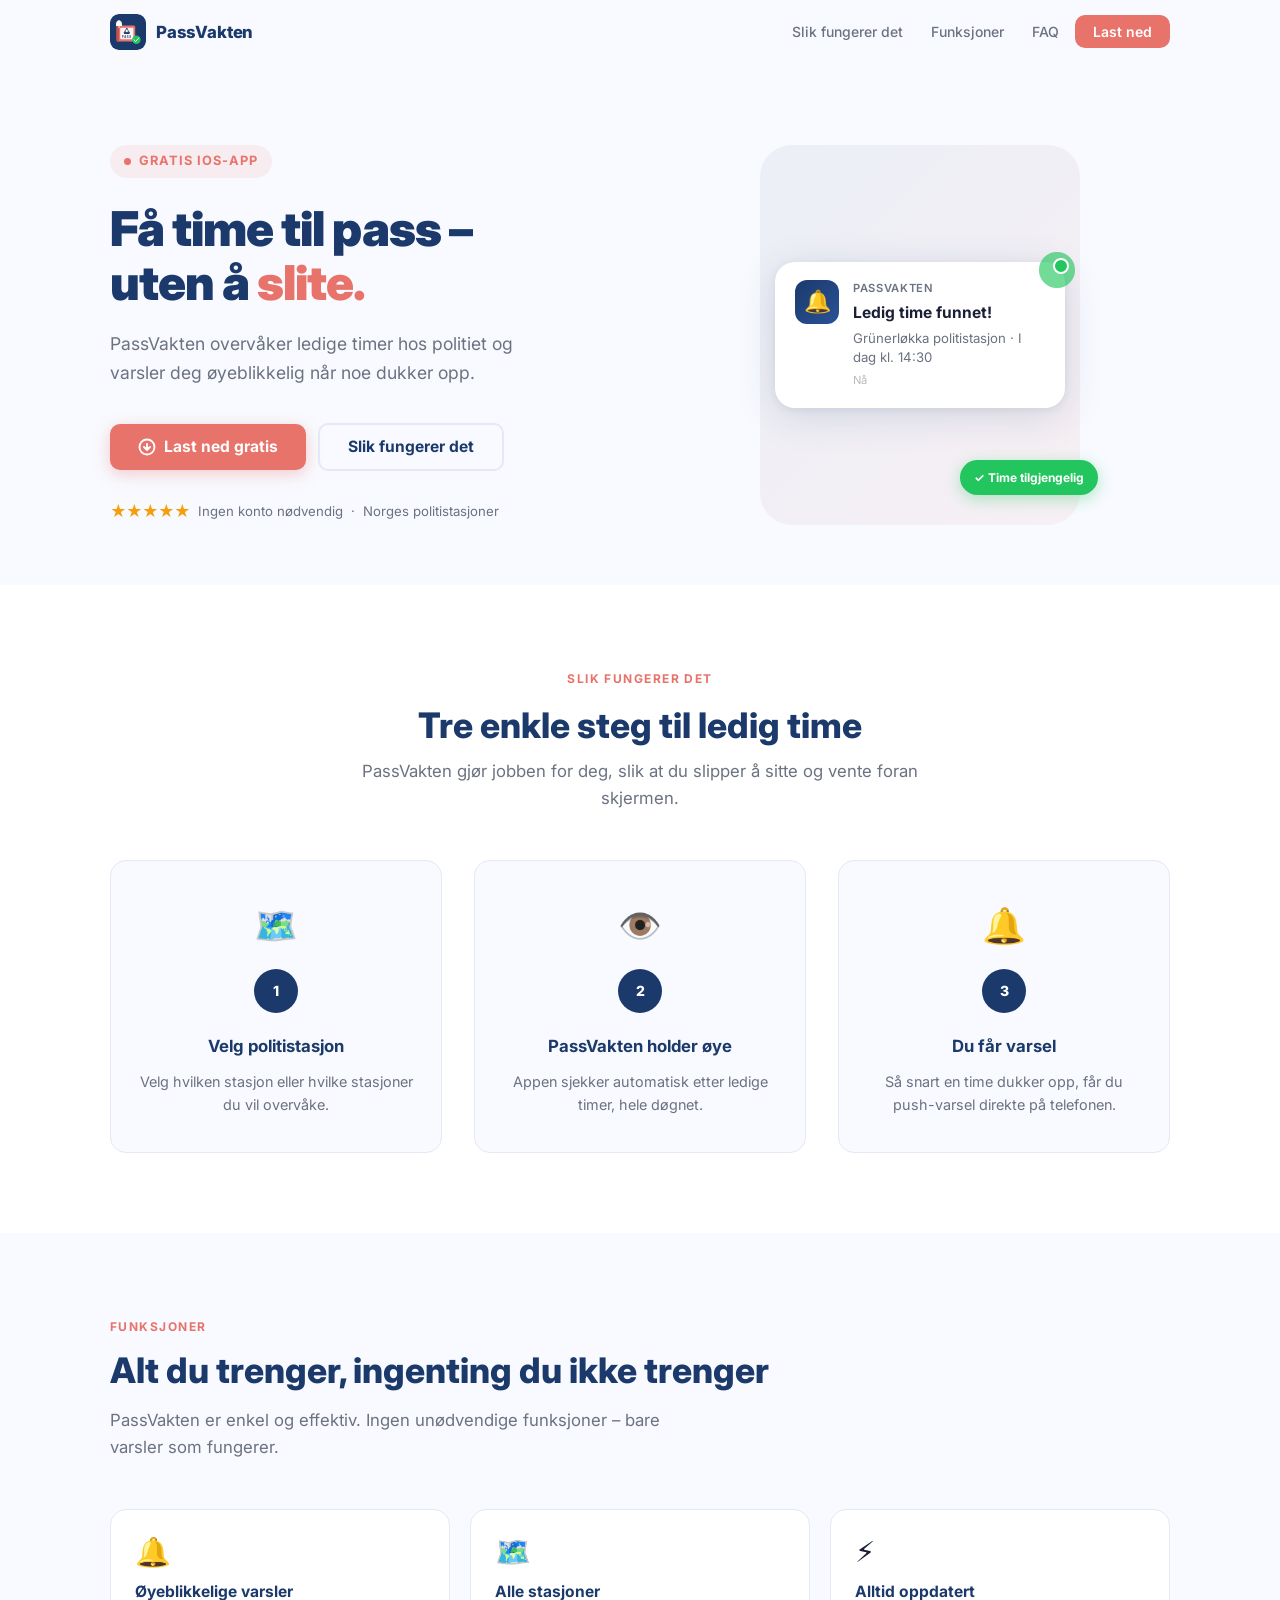
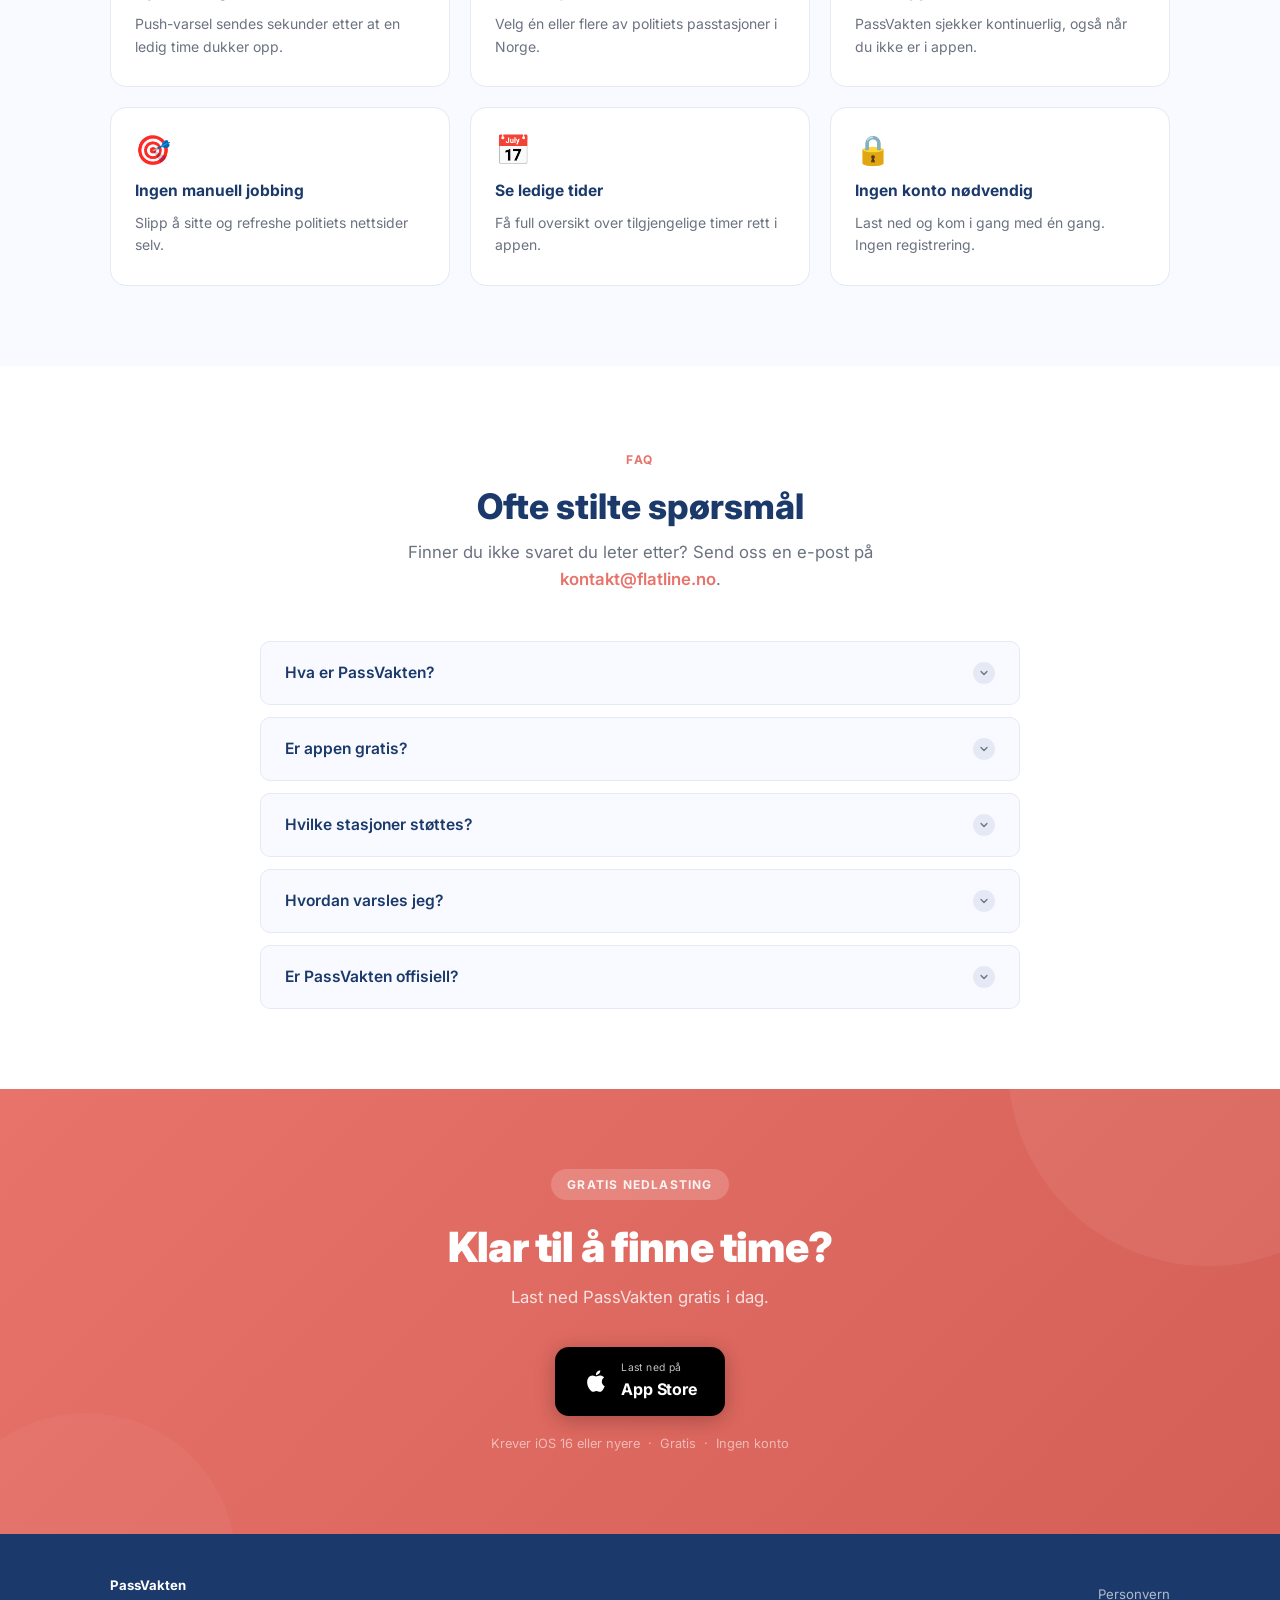
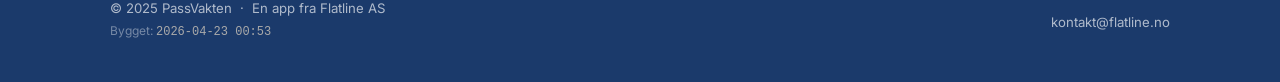
==== index.html @ d897efe1 "Initial PassVakten website" ====
<!DOCTYPE html>
<html lang="no">
<head>
  <meta charset="UTF-8" />
  <meta name="viewport" content="width=device-width, initial-scale=1.0" />
  <title>PassVakten – Få time til pass uten å slite</title>
  <meta name="description" content="PassVakten overvåker ledige passtimer hos politiet og varsler deg øyeblikkelig når noe dukker opp. Gratis iOS-app." />
  <meta property="og:title" content="PassVakten – Få time til pass uten å slite" />
  <meta property="og:description" content="Push-varsel når det dukker opp ledige passtimer hos politiet. Last ned gratis." />
  <meta property="og:type" content="website" />
  <link rel="icon" href="logo.svg" type="image/svg+xml" />
  <link rel="preconnect" href="https://fonts.googleapis.com" />
  <link rel="preconnect" href="https://fonts.gstatic.com" crossorigin />
  <link href="https://fonts.googleapis.com/css2?family=Inter:wght@400;500;600;700;800;900&display=swap" rel="stylesheet" />
  <link rel="stylesheet" href="style.css" />
</head>
<body>

  <!-- ══════════════════════════════════════════════════════════
       NAV
  ═══════════════════════════════════════════════════════════ -->
  <header class="nav" role="banner">
    <div class="container nav-inner">
      <a href="index.html" class="nav-logo" aria-label="PassVakten hjem">
        <img src="logo.svg" alt="PassVakten logo" width="36" height="36" />
        <span class="nav-logo-name">PassVakten</span>
      </a>

      <ul class="nav-links" role="list">
        <li><a href="#slik-fungerer-det">Slik fungerer det</a></li>
        <li><a href="#funksjoner">Funksjoner</a></li>
        <li><a href="#faq">FAQ</a></li>
        <li><a href="#last-ned" class="btn-nav">Last ned</a></li>
      </ul>

      <button class="nav-hamburger" aria-label="Åpne meny" aria-expanded="false" aria-controls="nav-links">
        <span></span><span></span><span></span>
      </button>
    </div>
  </header>

  <main>

    <!-- ══════════════════════════════════════════════════════
         HERO
    ═══════════════════════════════════════════════════════ -->
    <section class="hero section" aria-label="Introduksjon">
      <div class="container hero-inner">

        <!-- Left: copy -->
        <div class="hero-copy">
          <div class="hero-eyebrow">
            <span class="hero-eyebrow-dot"></span>
            Gratis iOS-app
          </div>
          <h1>Få time til pass&nbsp;–<br/>uten&nbsp;å&nbsp;<span class="highlight">slite.</span></h1>
          <p class="hero-sub">
            PassVakten overvåker ledige timer hos politiet og varsler deg
            øyeblikkelig når noe dukker opp.
          </p>
          <div class="hero-actions">
            <a href="#last-ned" class="btn btn-primary">
              <svg width="18" height="18" viewBox="0 0 24 24" fill="none" stroke="currentColor" stroke-width="2.5" stroke-linecap="round" stroke-linejoin="round" aria-hidden="true"><path d="M12 2a10 10 0 1 0 0 20A10 10 0 0 0 12 2z"/><path d="M8 12l4 4 4-4M12 8v8"/></svg>
              Last ned gratis
            </a>
            <a href="#slik-fungerer-det" class="btn btn-ghost">Slik fungerer det</a>
          </div>
          <div class="hero-trust">
            <span class="hero-trust-stars">★★★★★</span>
            <span>Ingen konto nødvendig &nbsp;·&nbsp; Norges politistasjoner</span>
          </div>
        </div>

        <!-- Right: notification mock card -->
        <div class="hero-visual">
          <div class="hero-phone-bg">
            <article class="notif-card" aria-label="Eksempel på push-varsel">
              <!-- Green live dot with pulse rings -->
              <div class="notif-pulse-ring" aria-hidden="true"></div>
              <div class="notif-green-dot" aria-hidden="true"></div>

              <!-- App icon -->
              <div class="notif-icon-wrap" aria-hidden="true">🔔</div>

              <!-- Text -->
              <div class="notif-body">
                <div class="notif-app-name">PassVakten</div>
                <div class="notif-title">Ledig time funnet!</div>
                <div class="notif-desc">Grünerløkka politistasjon&nbsp;· I dag kl.&nbsp;14:30</div>
                <div class="notif-time">Nå</div>
              </div>
            </article>

            <!-- Floating confirmation badge -->
            <div class="notif-badge" aria-hidden="true">✓ Time tilgjengelig</div>
          </div>
        </div>

      </div>
    </section>

    <!-- ══════════════════════════════════════════════════════
         SLIK FUNGERER DET
    ═══════════════════════════════════════════════════════ -->
    <section class="how section" id="slik-fungerer-det" aria-labelledby="how-title">
      <div class="container">
        <div style="text-align:center; margin-bottom: 4px;">
          <span class="section-label">Slik fungerer det</span>
        </div>
        <h2 class="section-title" id="how-title" style="text-align:center; margin: 0 auto 12px;">
          Tre enkle steg til ledig time
        </h2>
        <p class="section-sub" style="text-align:center; margin: 0 auto;">
          PassVakten gjør jobben for deg, slik at du slipper å sitte og vente foran skjermen.
        </p>

        <div class="how-grid">

          <div class="step-card">
            <span class="step-icon" aria-hidden="true">🗺️</span>
            <div class="step-number" aria-hidden="true">1</div>
            <h3>Velg politistasjon</h3>
            <p>Velg hvilken stasjon eller hvilke stasjoner du vil overvåke.</p>
          </div>

          <div class="step-card">
            <span class="step-icon" aria-hidden="true">👁️</span>
            <div class="step-number" aria-hidden="true">2</div>
            <h3>PassVakten holder øye</h3>
            <p>Appen sjekker automatisk etter ledige timer, hele døgnet.</p>
          </div>

          <div class="step-card">
            <span class="step-icon" aria-hidden="true">🔔</span>
            <div class="step-number" aria-hidden="true">3</div>
            <h3>Du får varsel</h3>
            <p>Så snart en time dukker opp, får du push-varsel direkte på telefonen.</p>
          </div>

        </div>
      </div>
    </section>

    <!-- ══════════════════════════════════════════════════════
         FUNKSJONER
    ═══════════════════════════════════════════════════════ -->
    <section class="section" id="funksjoner" aria-labelledby="features-title">
      <div class="container">
        <span class="section-label">Funksjoner</span>
        <h2 class="section-title" id="features-title">Alt du trenger, ingenting du ikke trenger</h2>
        <p class="section-sub">
          PassVakten er enkel og effektiv. Ingen unødvendige funksjoner – bare varsler som fungerer.
        </p>

        <div class="features-grid">

          <div class="feature-card">
            <span class="feature-icon" aria-hidden="true">🔔</span>
            <h3>Øyeblikkelige varsler</h3>
            <p>Push-varsel sendes sekunder etter at en ledig time dukker opp.</p>
          </div>

          <div class="feature-card">
            <span class="feature-icon" aria-hidden="true">🗺️</span>
            <h3>Alle stasjoner</h3>
            <p>Velg én eller flere av politiets passtasjoner i Norge.</p>
          </div>

          <div class="feature-card">
            <span class="feature-icon" aria-hidden="true">⚡</span>
            <h3>Alltid oppdatert</h3>
            <p>PassVakten sjekker kontinuerlig, også når du ikke er i appen.</p>
          </div>

          <div class="feature-card">
            <span class="feature-icon" aria-hidden="true">🎯</span>
            <h3>Ingen manuell jobbing</h3>
            <p>Slipp å sitte og refreshe politiets nettsider selv.</p>
          </div>

          <div class="feature-card">
            <span class="feature-icon" aria-hidden="true">📅</span>
            <h3>Se ledige tider</h3>
            <p>Få full oversikt over tilgjengelige timer rett i appen.</p>
          </div>

          <div class="feature-card">
            <span class="feature-icon" aria-hidden="true">🔒</span>
            <h3>Ingen konto nødvendig</h3>
            <p>Last ned og kom i gang med én gang. Ingen registrering.</p>
          </div>

        </div>
      </div>
    </section>

    <!-- ══════════════════════════════════════════════════════
         FAQ
    ═══════════════════════════════════════════════════════ -->
    <section class="faq section" id="faq" aria-labelledby="faq-title">
      <div class="container">
        <div style="text-align:center; margin-bottom: 4px;">
          <span class="section-label">FAQ</span>
        </div>
        <h2 class="section-title" id="faq-title" style="text-align:center; margin: 0 auto 12px;">
          Ofte stilte spørsmål
        </h2>
        <p class="section-sub" style="text-align:center; margin: 0 auto;">
          Finner du ikke svaret du leter etter? Send oss en e-post på
          <a href="mailto:kontakt@flatline.no" style="color: var(--coral); font-weight:600;">kontakt@flatline.no</a>.
        </p>

        <div class="faq-list" role="list">

          <div class="faq-item" role="listitem">
            <button class="faq-question" aria-expanded="false">
              Hva er PassVakten?
              <span class="faq-chevron" aria-hidden="true">
                <svg viewBox="0 0 24 24" fill="none" stroke-width="2.5" stroke-linecap="round" stroke-linejoin="round">
                  <polyline points="6 9 12 15 18 9"/>
                </svg>
              </span>
            </button>
            <div class="faq-answer">
              <div class="faq-answer-inner">
                PassVakten er en gratis app som varsler deg når det dukker opp ledige passtimer hos politiet.
                I stedet for å sjekke politiets nettsider manuelt, gjør appen det for deg automatisk.
              </div>
            </div>
          </div>

          <div class="faq-item" role="listitem">
            <button class="faq-question" aria-expanded="false">
              Er appen gratis?
              <span class="faq-chevron" aria-hidden="true">
                <svg viewBox="0 0 24 24" fill="none" stroke-width="2.5" stroke-linecap="round" stroke-linejoin="round">
                  <polyline points="6 9 12 15 18 9"/>
                </svg>
              </span>
            </button>
            <div class="faq-answer">
              <div class="faq-answer-inner">
                Ja, PassVakten er gratis å laste ned og bruke.
              </div>
            </div>
          </div>

          <div class="faq-item" role="listitem">
            <button class="faq-question" aria-expanded="false">
              Hvilke stasjoner støttes?
              <span class="faq-chevron" aria-hidden="true">
                <svg viewBox="0 0 24 24" fill="none" stroke-width="2.5" stroke-linecap="round" stroke-linejoin="round">
                  <polyline points="6 9 12 15 18 9"/>
                </svg>
              </span>
            </button>
            <div class="faq-answer">
              <div class="faq-answer-inner">
                PassVakten støtter politiets passtasjoner i hele Norge.
                Du kan velge én eller flere stasjoner du vil overvåke.
              </div>
            </div>
          </div>

          <div class="faq-item" role="listitem">
            <button class="faq-question" aria-expanded="false">
              Hvordan varsles jeg?
              <span class="faq-chevron" aria-hidden="true">
                <svg viewBox="0 0 24 24" fill="none" stroke-width="2.5" stroke-linecap="round" stroke-linejoin="round">
                  <polyline points="6 9 12 15 18 9"/>
                </svg>
              </span>
            </button>
            <div class="faq-answer">
              <div class="faq-answer-inner">
                Du får push-varsel på telefonen din så snart en ledig time dukker opp på en av
                stasjonene du overvåker.
              </div>
            </div>
          </div>

          <div class="faq-item" role="listitem">
            <button class="faq-question" aria-expanded="false">
              Er PassVakten offisiell?
              <span class="faq-chevron" aria-hidden="true">
                <svg viewBox="0 0 24 24" fill="none" stroke-width="2.5" stroke-linecap="round" stroke-linejoin="round">
                  <polyline points="6 9 12 15 18 9"/>
                </svg>
              </span>
            </button>
            <div class="faq-answer">
              <div class="faq-answer-inner">
                Nei, PassVakten er ikke laget av politiet. Det er en uavhengig app som bruker
                offentlig tilgjengelig informasjon fra politiets nettsider.
              </div>
            </div>
          </div>

        </div>
      </div>
    </section>

    <!-- ══════════════════════════════════════════════════════
         DOWNLOAD CTA
    ═══════════════════════════════════════════════════════ -->
    <section class="cta section" id="last-ned" aria-labelledby="cta-title">
      <div class="container">
        <div class="cta-tag">Gratis nedlasting</div>
        <h2 id="cta-title">Klar til å finne time?</h2>
        <p class="cta-sub">Last ned PassVakten gratis i dag.</p>

        <a href="#" class="appstore-btn" aria-label="Last ned PassVakten på App Store">
          <!-- Apple logo SVG -->
          <svg class="appstore-icon" viewBox="0 0 24 24" fill="white" aria-hidden="true">
            <path d="M18.71 19.5c-.83 1.24-1.71 2.45-3.05 2.47-1.34.03-1.77-.79-3.29-.79-1.53 0-2 .77-3.27.82-1.31.05-2.3-1.32-3.14-2.53C4.25 17 2.94 12.45 4.7 9.39c.87-1.52 2.43-2.48 4.12-2.51 1.28-.02 2.5.87 3.29.87.78 0 2.26-1.07 3.8-.91.65.03 2.47.26 3.64 1.98-.09.06-2.17 1.28-2.15 3.81.03 3.02 2.65 4.03 2.68 4.04-.03.07-.42 1.44-1.38 2.83M13 3.5c.73-.83 1.94-1.46 2.94-1.5.13 1.17-.34 2.35-1.04 3.19-.69.85-1.83 1.51-2.95 1.42-.15-1.15.41-2.35 1.05-3.11z"/>
          </svg>
          <div class="appstore-text">
            <small>Last ned på</small>
            <strong>App Store</strong>
          </div>
        </a>

        <p class="cta-note">Krever iOS 16 eller nyere &nbsp;·&nbsp; Gratis &nbsp;·&nbsp; Ingen konto</p>
      </div>
    </section>

  </main>

  <!-- ══════════════════════════════════════════════════════════
       FOOTER
  ═══════════════════════════════════════════════════════════ -->
  <footer class="footer" role="contentinfo">
    <div class="container footer-inner">
      <div class="footer-left">
        <strong>PassVakten</strong><br/>
        © 2025 PassVakten &nbsp;·&nbsp; En app fra Flatline AS<br/>
        <span style="font-size:.75rem; color: rgba(255,255,255,.4);">
          Bygget: <span class="build-stamp" style="color: #aaa; font-family: monospace;">2026-04-23 00:53</span>
        </span>
      </div>
      <div class="footer-right">
        <a href="personvern.html">Personvern</a>
        <a href="mailto:kontakt@flatline.no">kontakt@flatline.no</a>
      </div>
    </div>
  </footer>

  <script src="script.js"></script>
</body>
</html>
---- style.css ----
/* ============================================================
   PassVakten — style.css
   Mobile-first, light design system
   ============================================================ */

/* ── Reset & base ─────────────────────────────────────────── */
*, *::before, *::after {
  box-sizing: border-box;
  margin: 0;
  padding: 0;
}

:root {
  --navy:   #1B3A6B;
  --coral:  #E8736A;
  --coral-dark: #D45F56;
  --green:  #22C55E;
  --bg:     #F8FAFF;
  --surface:#FFFFFF;
  --text:   #1A1F36;
  --muted:  #6B7280;
  --border: #E5E9F5;

  --radius-sm: 10px;
  --radius:    16px;
  --radius-lg: 24px;

  --shadow-sm: 0 1px 4px rgba(27,58,107,.07), 0 2px 12px rgba(27,58,107,.06);
  --shadow:    0 4px 20px rgba(27,58,107,.10), 0 1px 4px rgba(27,58,107,.06);
  --shadow-lg: 0 8px 40px rgba(27,58,107,.14), 0 2px 8px rgba(27,58,107,.08);

  --font: 'Inter', system-ui, -apple-system, sans-serif;

  --max-w: 1100px;
  --section-py: 80px;
}

html {
  scroll-behavior: smooth;
}

body {
  font-family: var(--font);
  background: var(--bg);
  color: var(--text);
  line-height: 1.6;
  -webkit-font-smoothing: antialiased;
}

img, svg { display: block; max-width: 100%; }

a {
  color: inherit;
  text-decoration: none;
}

/* ── Utility ──────────────────────────────────────────────── */
.container {
  width: 100%;
  max-width: var(--max-w);
  margin: 0 auto;
  padding: 0 20px;
}

.section {
  padding: var(--section-py) 0;
}

.section-label {
  display: inline-block;
  font-size: .75rem;
  font-weight: 700;
  letter-spacing: .12em;
  text-transform: uppercase;
  color: var(--coral);
  margin-bottom: 12px;
}

.section-title {
  font-size: clamp(1.6rem, 3.5vw, 2.2rem);
  font-weight: 800;
  color: var(--navy);
  line-height: 1.2;
  margin-bottom: 16px;
}

.section-sub {
  font-size: 1.05rem;
  color: var(--muted);
  max-width: 560px;
}

/* ── Navigation ───────────────────────────────────────────── */
.nav {
  position: sticky;
  top: 0;
  z-index: 100;
  background: rgba(248,250,255,.92);
  backdrop-filter: blur(12px);
  -webkit-backdrop-filter: blur(12px);
  border-bottom: 1px solid transparent;
  transition: border-color .2s, box-shadow .2s;
}

.nav.scrolled {
  border-color: var(--border);
  box-shadow: 0 2px 16px rgba(27,58,107,.08);
}

.nav-inner {
  display: flex;
  align-items: center;
  justify-content: space-between;
  height: 64px;
  gap: 24px;
}

.nav-logo {
  display: flex;
  align-items: center;
  gap: 10px;
  flex-shrink: 0;
}

.nav-logo img,
.nav-logo svg {
  width: 36px;
  height: 36px;
  border-radius: 9px;
}

.nav-logo-name {
  font-size: 1.05rem;
  font-weight: 800;
  color: var(--navy);
  letter-spacing: -.01em;
}

.nav-links {
  display: flex;
  align-items: center;
  gap: 4px;
  list-style: none;
}

.nav-links a {
  font-size: .875rem;
  font-weight: 500;
  color: var(--muted);
  padding: 6px 12px;
  border-radius: 8px;
  transition: color .15s, background .15s;
  white-space: nowrap;
}

.nav-links a:hover {
  color: var(--navy);
  background: rgba(27,58,107,.06);
}

.nav-links .btn-nav {
  background: var(--coral);
  color: #fff;
  padding: 8px 18px;
  border-radius: 10px;
  font-weight: 600;
  transition: background .15s, transform .1s;
}

.nav-links .btn-nav:hover {
  background: var(--coral-dark);
  color: #fff;
  transform: translateY(-1px);
}

.nav-hamburger {
  display: none;
  flex-direction: column;
  gap: 5px;
  cursor: pointer;
  padding: 4px;
  background: none;
  border: none;
}

.nav-hamburger span {
  display: block;
  width: 22px;
  height: 2px;
  background: var(--navy);
  border-radius: 2px;
  transition: transform .2s, opacity .2s;
}

/* ── Buttons ──────────────────────────────────────────────── */
.btn {
  display: inline-flex;
  align-items: center;
  gap: 8px;
  font-family: var(--font);
  font-weight: 700;
  font-size: .975rem;
  padding: 14px 28px;
  border-radius: var(--radius-sm);
  cursor: pointer;
  border: none;
  transition: transform .15s, box-shadow .15s, background .15s;
  line-height: 1;
  white-space: nowrap;
  text-decoration: none;
}

.btn:hover {
  transform: translateY(-2px);
}

.btn-primary {
  background: var(--coral);
  color: #fff;
  box-shadow: 0 4px 16px rgba(232,115,106,.35);
}

.btn-primary:hover {
  background: var(--coral-dark);
  box-shadow: 0 6px 20px rgba(232,115,106,.45);
}

.btn-ghost {
  background: transparent;
  color: var(--navy);
  border: 2px solid var(--border);
}

.btn-ghost:hover {
  border-color: var(--navy);
  background: rgba(27,58,107,.04);
}

/* ── Hero ─────────────────────────────────────────────────── */
.hero {
  padding: 80px 0 60px;
  overflow: hidden;
}

.hero-inner {
  display: grid;
  grid-template-columns: 1fr 1fr;
  align-items: center;
  gap: 60px;
}

.hero-eyebrow {
  display: inline-flex;
  align-items: center;
  gap: 8px;
  background: rgba(232,115,106,.1);
  color: var(--coral);
  font-size: .8rem;
  font-weight: 700;
  letter-spacing: .08em;
  text-transform: uppercase;
  padding: 6px 14px;
  border-radius: 100px;
  margin-bottom: 24px;
}

.hero-eyebrow-dot {
  width: 7px;
  height: 7px;
  background: var(--coral);
  border-radius: 50%;
  animation: blink 2s ease-in-out infinite;
}

@keyframes blink {
  0%, 100% { opacity: 1; }
  50%       { opacity: .3; }
}

.hero h1 {
  font-size: clamp(2rem, 5vw, 3rem);
  font-weight: 900;
  color: var(--navy);
  line-height: 1.12;
  letter-spacing: -.02em;
  margin-bottom: 20px;
}

.hero h1 .highlight {
  color: var(--coral);
}

.hero-sub {
  font-size: 1.1rem;
  color: var(--muted);
  line-height: 1.65;
  margin-bottom: 36px;
  max-width: 440px;
}

.hero-actions {
  display: flex;
  flex-wrap: wrap;
  gap: 12px;
  align-items: center;
}

.hero-trust {
  margin-top: 28px;
  display: flex;
  align-items: center;
  gap: 8px;
  font-size: .825rem;
  color: var(--muted);
}

.hero-trust-stars {
  color: #F59E0B;
  font-size: 1rem;
  letter-spacing: -1px;
}

/* ── Notification Mock Card ───────────────────────────────── */
.hero-visual {
  display: flex;
  justify-content: center;
  align-items: center;
  position: relative;
}

.hero-phone-bg {
  width: 320px;
  height: 380px;
  background: linear-gradient(135deg, rgba(27,58,107,.06) 0%, rgba(232,115,106,.08) 100%);
  border-radius: 32px;
  position: relative;
  display: flex;
  align-items: center;
  justify-content: center;
}

.notif-card {
  position: relative;
  background: var(--surface);
  border-radius: 20px;
  box-shadow: var(--shadow-lg);
  padding: 18px 20px;
  width: 290px;
  display: flex;
  align-items: flex-start;
  gap: 14px;
  animation: floatCard 4s ease-in-out infinite;
}

@keyframes floatCard {
  0%, 100% { transform: translateY(0px); }
  50%       { transform: translateY(-8px); }
}

.notif-pulse-ring {
  position: absolute;
  top: -10px;
  right: -10px;
  width: 36px;
  height: 36px;
}

.notif-pulse-ring::before,
.notif-pulse-ring::after {
  content: '';
  position: absolute;
  inset: 0;
  border-radius: 50%;
  background: var(--green);
  opacity: .4;
  animation: pulse-ring 2s ease-out infinite;
}

.notif-pulse-ring::after {
  animation-delay: .7s;
}

@keyframes pulse-ring {
  0%   { transform: scale(.6); opacity: .6; }
  100% { transform: scale(1.8); opacity: 0; }
}

.notif-green-dot {
  position: absolute;
  top: -4px;
  right: -4px;
  width: 16px;
  height: 16px;
  background: var(--green);
  border-radius: 50%;
  border: 2.5px solid white;
  z-index: 2;
}

.notif-icon-wrap {
  width: 44px;
  height: 44px;
  background: linear-gradient(135deg, var(--navy) 0%, #2A5298 100%);
  border-radius: 12px;
  display: flex;
  align-items: center;
  justify-content: center;
  flex-shrink: 0;
  font-size: 22px;
}

.notif-body {
  flex: 1;
  min-width: 0;
}

.notif-app-name {
  font-size: .7rem;
  font-weight: 600;
  color: var(--muted);
  text-transform: uppercase;
  letter-spacing: .06em;
  margin-bottom: 3px;
}

.notif-title {
  font-size: .975rem;
  font-weight: 700;
  color: var(--text);
  margin-bottom: 4px;
}

.notif-desc {
  font-size: .825rem;
  color: var(--muted);
  line-height: 1.4;
}

.notif-time {
  font-size: .7rem;
  color: #bbb;
  margin-top: 6px;
}

/* Secondary floating badge */
.notif-badge {
  position: absolute;
  bottom: 30px;
  right: -18px;
  background: var(--green);
  color: white;
  font-size: .75rem;
  font-weight: 700;
  padding: 8px 14px;
  border-radius: 100px;
  box-shadow: 0 4px 16px rgba(34,197,94,.35);
  white-space: nowrap;
  animation: floatBadge 4s ease-in-out infinite;
  animation-delay: .5s;
}

@keyframes floatBadge {
  0%, 100% { transform: translateY(0); }
  50%       { transform: translateY(-6px); }
}

/* ── How it works ─────────────────────────────────────────── */
.how {
  background: var(--surface);
}

.how-grid {
  display: grid;
  grid-template-columns: repeat(3, 1fr);
  gap: 32px;
  margin-top: 48px;
}

.step-card {
  text-align: center;
  padding: 36px 24px;
  border-radius: var(--radius);
  border: 1.5px solid var(--border);
  background: var(--bg);
  position: relative;
  transition: box-shadow .2s, transform .2s;
}

.step-card:hover {
  transform: translateY(-4px);
  box-shadow: var(--shadow);
}

.step-number {
  display: inline-flex;
  align-items: center;
  justify-content: center;
  width: 44px;
  height: 44px;
  background: var(--navy);
  color: white;
  font-size: .875rem;
  font-weight: 800;
  border-radius: 50%;
  margin-bottom: 20px;
}

.step-icon {
  font-size: 2.2rem;
  margin-bottom: 16px;
  display: block;
}

.step-card h3 {
  font-size: 1.05rem;
  font-weight: 700;
  color: var(--navy);
  margin-bottom: 10px;
}

.step-card p {
  font-size: .9rem;
  color: var(--muted);
  line-height: 1.6;
}

/* Connector dots */
.step-connector {
  display: none;
}

/* ── Features ─────────────────────────────────────────────── */
.features-grid {
  display: grid;
  grid-template-columns: repeat(3, 1fr);
  gap: 20px;
  margin-top: 48px;
}

.feature-card {
  background: var(--surface);
  border-radius: var(--radius);
  padding: 28px 24px;
  border: 1.5px solid var(--border);
  transition: box-shadow .2s, transform .2s, border-color .2s;
}

.feature-card:hover {
  transform: translateY(-3px);
  box-shadow: var(--shadow);
  border-color: rgba(27,58,107,.15);
}

.feature-icon {
  font-size: 1.8rem;
  margin-bottom: 14px;
  display: block;
  line-height: 1;
}

.feature-card h3 {
  font-size: .975rem;
  font-weight: 700;
  color: var(--navy);
  margin-bottom: 8px;
}

.feature-card p {
  font-size: .875rem;
  color: var(--muted);
  line-height: 1.6;
}

/* ── FAQ ──────────────────────────────────────────────────── */
.faq {
  background: var(--surface);
}

.faq-list {
  margin-top: 48px;
  display: flex;
  flex-direction: column;
  gap: 12px;
  max-width: 760px;
  margin-left: auto;
  margin-right: auto;
}

.faq-item {
  border: 1.5px solid var(--border);
  border-radius: var(--radius-sm);
  background: var(--bg);
  overflow: hidden;
  transition: border-color .2s;
}

.faq-item.open {
  border-color: rgba(27,58,107,.2);
}

.faq-question {
  width: 100%;
  background: none;
  border: none;
  display: flex;
  align-items: center;
  justify-content: space-between;
  gap: 16px;
  padding: 20px 24px;
  text-align: left;
  cursor: pointer;
  font-family: var(--font);
  font-size: .975rem;
  font-weight: 600;
  color: var(--navy);
  line-height: 1.4;
}

.faq-question:hover {
  background: rgba(27,58,107,.03);
}

.faq-chevron {
  width: 22px;
  height: 22px;
  border-radius: 50%;
  background: var(--border);
  display: flex;
  align-items: center;
  justify-content: center;
  flex-shrink: 0;
  transition: background .2s, transform .3s;
}

.faq-item.open .faq-chevron {
  background: var(--navy);
  transform: rotate(180deg);
}

.faq-chevron svg {
  width: 12px;
  height: 12px;
  stroke: var(--muted);
  transition: stroke .2s;
}

.faq-item.open .faq-chevron svg {
  stroke: white;
}

.faq-answer {
  max-height: 0;
  overflow: hidden;
  transition: max-height .35s ease;
}

.faq-answer-inner {
  padding: 0 24px 20px;
  font-size: .9rem;
  color: var(--muted);
  line-height: 1.7;
}

/* ── Download CTA ─────────────────────────────────────────── */
.cta {
  background: linear-gradient(135deg, var(--coral) 0%, #D45F56 100%);
  position: relative;
  overflow: hidden;
}

.cta::before {
  content: '';
  position: absolute;
  top: -50%;
  right: -10%;
  width: 400px;
  height: 400px;
  background: rgba(255,255,255,.06);
  border-radius: 50%;
  pointer-events: none;
}

.cta::after {
  content: '';
  position: absolute;
  bottom: -40%;
  left: -5%;
  width: 300px;
  height: 300px;
  background: rgba(255,255,255,.04);
  border-radius: 50%;
  pointer-events: none;
}

.cta .container {
  position: relative;
  z-index: 1;
  text-align: center;
}

.cta-tag {
  display: inline-block;
  background: rgba(255,255,255,.18);
  color: rgba(255,255,255,.9);
  font-size: .75rem;
  font-weight: 700;
  letter-spacing: .1em;
  text-transform: uppercase;
  padding: 6px 16px;
  border-radius: 100px;
  margin-bottom: 24px;
}

.cta h2 {
  font-size: clamp(1.8rem, 4vw, 2.6rem);
  font-weight: 900;
  color: white;
  line-height: 1.15;
  margin-bottom: 12px;
  letter-spacing: -.02em;
}

.cta-sub {
  font-size: 1.05rem;
  color: rgba(255,255,255,.8);
  margin-bottom: 36px;
}

.appstore-btn {
  display: inline-flex;
  align-items: center;
  gap: 12px;
  background: #000;
  color: white;
  padding: 13px 28px;
  border-radius: 14px;
  text-decoration: none;
  transition: transform .15s, box-shadow .15s;
  box-shadow: 0 4px 20px rgba(0,0,0,.25);
}

.appstore-btn:hover {
  transform: translateY(-2px) scale(1.02);
  box-shadow: 0 8px 28px rgba(0,0,0,.3);
}

.appstore-icon {
  width: 26px;
  height: 26px;
  flex-shrink: 0;
}

.appstore-text {
  text-align: left;
}

.appstore-text small {
  display: block;
  font-size: .65rem;
  letter-spacing: .04em;
  opacity: .75;
  margin-bottom: 1px;
}

.appstore-text strong {
  display: block;
  font-size: 1rem;
  font-weight: 700;
  letter-spacing: -.01em;
}

.cta-note {
  margin-top: 18px;
  font-size: .8rem;
  color: rgba(255,255,255,.55);
}

/* ── Footer ───────────────────────────────────────────────── */
.footer {
  background: var(--navy);
  color: rgba(255,255,255,.65);
  padding: 40px 0;
}

.footer-inner {
  display: flex;
  align-items: center;
  justify-content: space-between;
  gap: 24px;
  flex-wrap: wrap;
}

.footer-left {
  font-size: .825rem;
  line-height: 1.7;
}

.footer-left strong {
  color: white;
  font-weight: 700;
}

.footer-right {
  display: flex;
  flex-direction: column;
  align-items: flex-end;
  gap: 6px;
  font-size: .825rem;
}

.footer-right a {
  color: rgba(255,255,255,.65);
  transition: color .15s;
}

.footer-right a:hover {
  color: white;
}

/* ── Privacy page ─────────────────────────────────────────── */
.privacy-hero {
  padding: 60px 0 40px;
  border-bottom: 1px solid var(--border);
  background: var(--surface);
}

.privacy-hero h1 {
  font-size: clamp(1.8rem, 4vw, 2.6rem);
  font-weight: 900;
  color: var(--navy);
  margin-bottom: 10px;
}

.privacy-hero p {
  color: var(--muted);
  font-size: .95rem;
}

.privacy-content {
  padding: 60px 0 80px;
  max-width: 760px;
}

.privacy-content h2 {
  font-size: 1.2rem;
  font-weight: 700;
  color: var(--navy);
  margin: 36px 0 12px;
  padding-bottom: 8px;
  border-bottom: 2px solid var(--border);
}

.privacy-content h2:first-child {
  margin-top: 0;
}

.privacy-content p {
  font-size: .925rem;
  color: #374151;
  line-height: 1.75;
  margin-bottom: 14px;
}

.privacy-content ul {
  padding-left: 20px;
  margin-bottom: 14px;
}

.privacy-content li {
  font-size: .925rem;
  color: #374151;
  line-height: 1.75;
  margin-bottom: 6px;
}

.privacy-content strong {
  color: var(--navy);
}

/* ── Responsive ───────────────────────────────────────────── */
@media (max-width: 900px) {
  .hero-inner {
    grid-template-columns: 1fr;
    text-align: center;
    gap: 48px;
  }

  .hero-sub {
    max-width: 100%;
  }

  .hero-actions {
    justify-content: center;
  }

  .hero-trust {
    justify-content: center;
  }

  .hero-phone-bg {
    width: 280px;
    height: 320px;
  }

  .notif-card {
    width: 260px;
  }

  .notif-badge {
    right: -8px;
  }

  .how-grid {
    grid-template-columns: 1fr;
    max-width: 440px;
    margin-left: auto;
    margin-right: auto;
  }

  .features-grid {
    grid-template-columns: repeat(2, 1fr);
  }
}

@media (max-width: 640px) {
  :root {
    --section-py: 56px;
  }

  .nav-links {
    display: none;
    position: fixed;
    inset: 64px 0 0;
    background: rgba(248,250,255,.97);
    backdrop-filter: blur(16px);
    flex-direction: column;
    align-items: flex-start;
    padding: 24px 20px;
    gap: 8px;
    border-top: 1px solid var(--border);
  }

  .nav-links.open {
    display: flex;
  }

  .nav-links a {
    font-size: 1rem;
    padding: 10px 14px;
    width: 100%;
  }

  .nav-links .btn-nav {
    width: 100%;
    text-align: center;
    justify-content: center;
    margin-top: 8px;
  }

  .nav-hamburger {
    display: flex;
  }

  .hero {
    padding: 48px 0 40px;
  }

  .features-grid {
    grid-template-columns: 1fr;
  }

  .footer-inner {
    flex-direction: column;
    align-items: flex-start;
  }

  .footer-right {
    align-items: flex-start;
  }

  .hero-phone-bg {
    width: 100%;
    height: 280px;
  }

  .notif-card {
    width: calc(100% - 40px);
    max-width: 290px;
  }
}
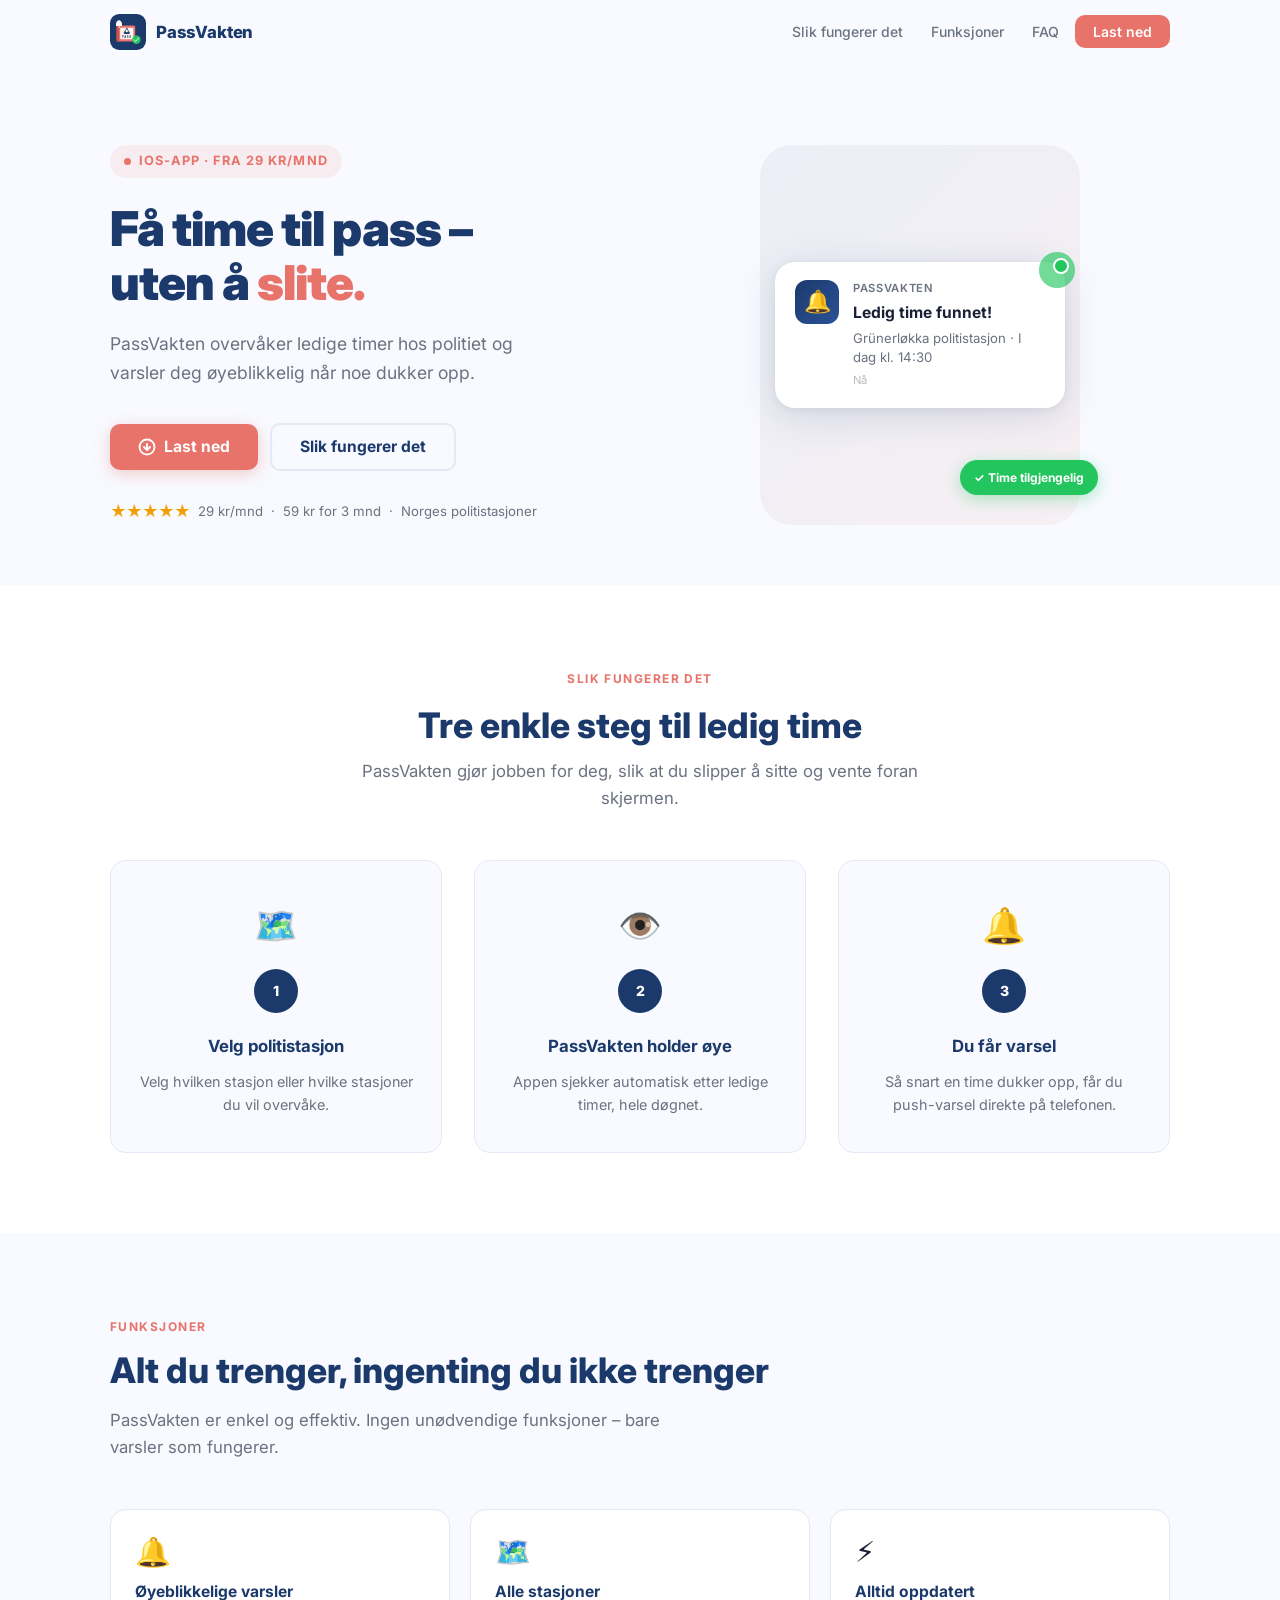
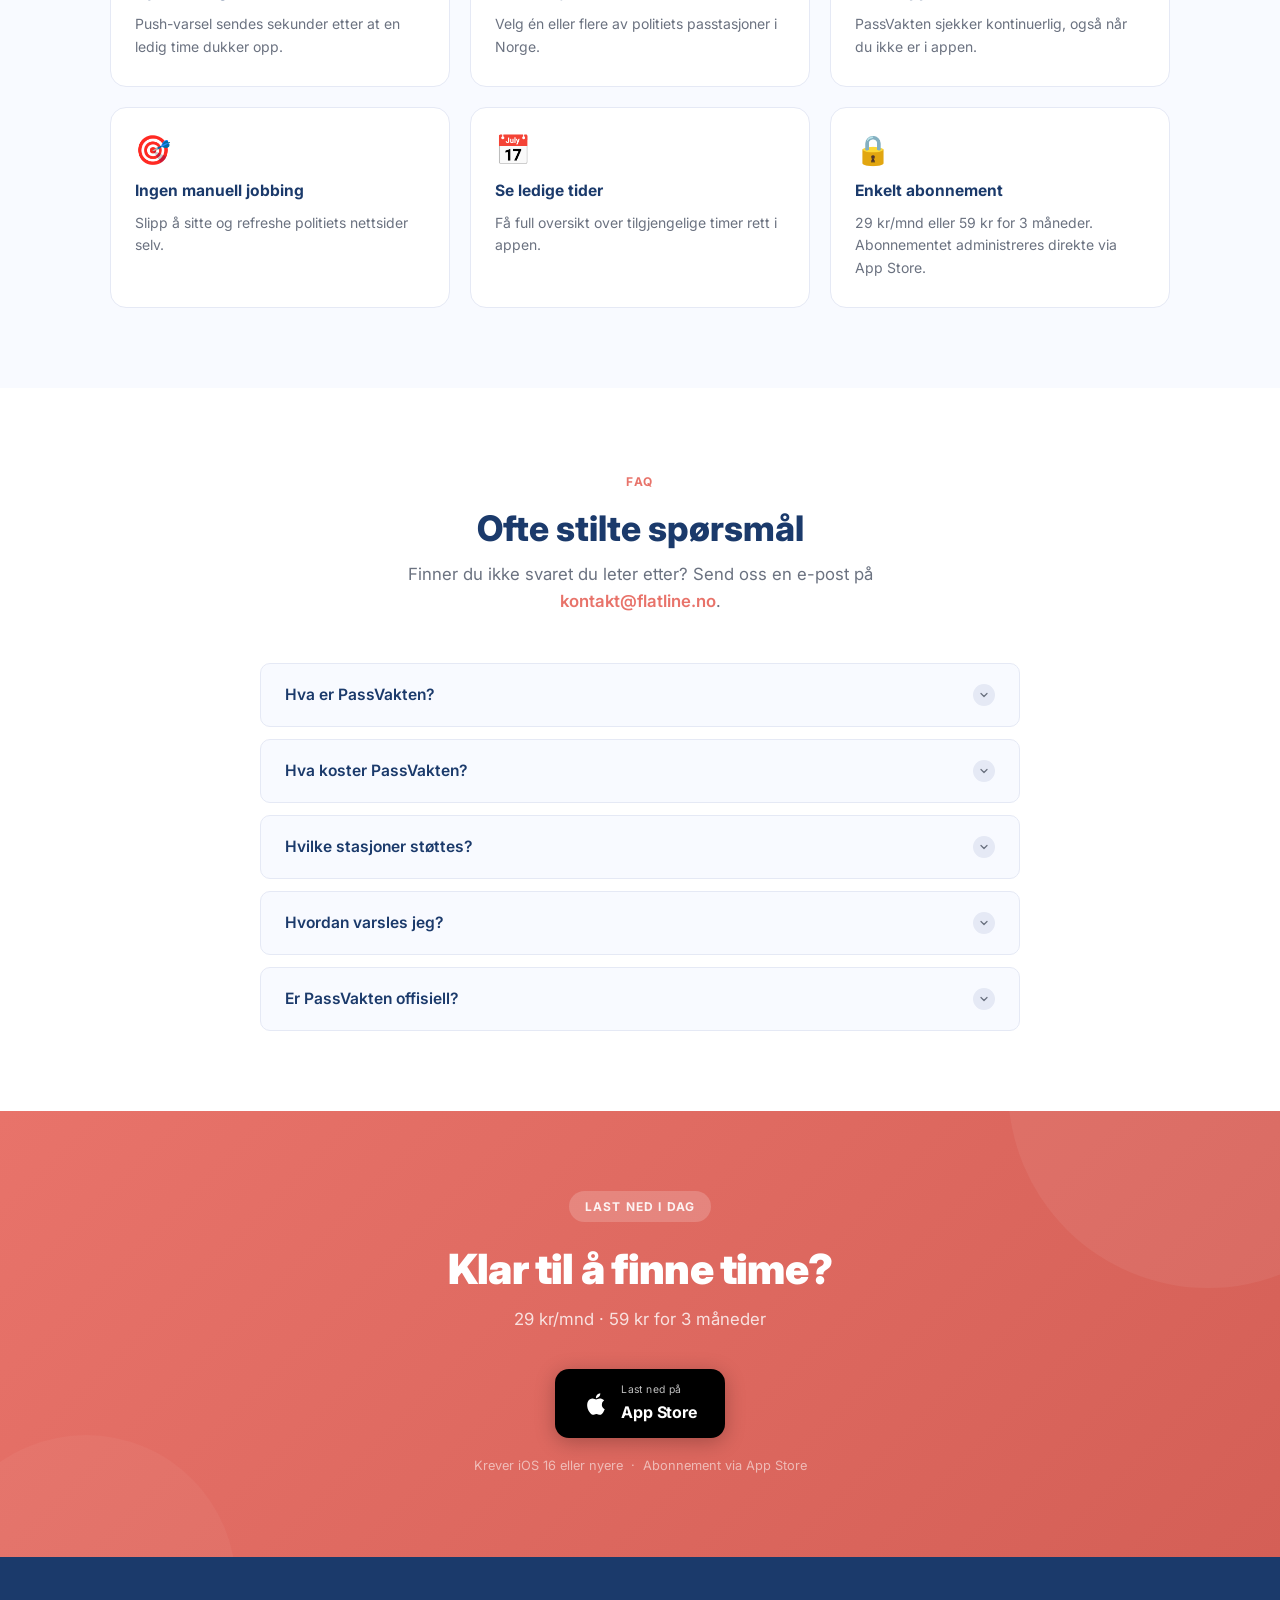
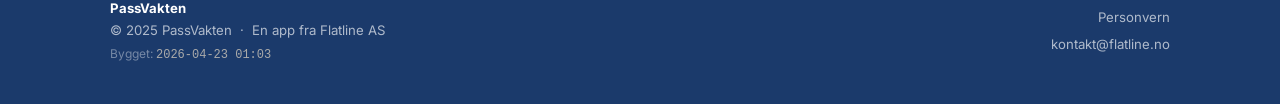
==== commit 00a1f88e: "Fix pricing: 29kr/mnd eller 59kr/3mnd, ikke gratis" ====
--- a/index.html
+++ b/index.html
@@ -4,9 +4,9 @@
   <meta charset="UTF-8" />
   <meta name="viewport" content="width=device-width, initial-scale=1.0" />
   <title>PassVakten – Få time til pass uten å slite</title>
-  <meta name="description" content="PassVakten overvåker ledige passtimer hos politiet og varsler deg øyeblikkelig når noe dukker opp. Gratis iOS-app." />
+  <meta name="description" content="PassVakten overvåker ledige passtimer hos politiet og varsler deg øyeblikkelig når noe dukker opp. Fra 29 kr/mnd." />
   <meta property="og:title" content="PassVakten – Få time til pass uten å slite" />
-  <meta property="og:description" content="Push-varsel når det dukker opp ledige passtimer hos politiet. Last ned gratis." />
+  <meta property="og:description" content="Push-varsel når det dukker opp ledige passtimer hos politiet. Fra 29 kr/mnd." />
   <meta property="og:type" content="website" />
   <link rel="icon" href="logo.svg" type="image/svg+xml" />
   <link rel="preconnect" href="https://fonts.googleapis.com" />
@@ -51,7 +51,7 @@
         <div class="hero-copy">
           <div class="hero-eyebrow">
             <span class="hero-eyebrow-dot"></span>
-            Gratis iOS-app
+            iOS-app · Fra 29 kr/mnd
           </div>
           <h1>Få time til pass&nbsp;–<br/>uten&nbsp;å&nbsp;<span class="highlight">slite.</span></h1>
           <p class="hero-sub">
@@ -61,13 +61,13 @@
           <div class="hero-actions">
             <a href="#last-ned" class="btn btn-primary">
               <svg width="18" height="18" viewBox="0 0 24 24" fill="none" stroke="currentColor" stroke-width="2.5" stroke-linecap="round" stroke-linejoin="round" aria-hidden="true"><path d="M12 2a10 10 0 1 0 0 20A10 10 0 0 0 12 2z"/><path d="M8 12l4 4 4-4M12 8v8"/></svg>
-              Last ned gratis
+              Last ned
             </a>
             <a href="#slik-fungerer-det" class="btn btn-ghost">Slik fungerer det</a>
           </div>
           <div class="hero-trust">
             <span class="hero-trust-stars">★★★★★</span>
-            <span>Ingen konto nødvendig &nbsp;·&nbsp; Norges politistasjoner</span>
+            <span>29 kr/mnd &nbsp;·&nbsp; 59 kr for 3 mnd &nbsp;·&nbsp; Norges politistasjoner</span>
           </div>
         </div>
 
@@ -186,8 +186,8 @@
 
           <div class="feature-card">
             <span class="feature-icon" aria-hidden="true">🔒</span>
-            <h3>Ingen konto nødvendig</h3>
-            <p>Last ned og kom i gang med én gang. Ingen registrering.</p>
+            <h3>Enkelt abonnement</h3>
+            <p>29 kr/mnd eller 59 kr for 3 måneder. Abonnementet administreres direkte via App Store.</p>
           </div>
 
         </div>
@@ -223,24 +223,24 @@
             </button>
             <div class="faq-answer">
               <div class="faq-answer-inner">
-                PassVakten er en gratis app som varsler deg når det dukker opp ledige passtimer hos politiet.
-                I stedet for å sjekke politiets nettsider manuelt, gjør appen det for deg automatisk.
-              </div>
-            </div>
-          </div>
-
-          <div class="faq-item" role="listitem">
-            <button class="faq-question" aria-expanded="false">
-              Er appen gratis?
-              <span class="faq-chevron" aria-hidden="true">
-                <svg viewBox="0 0 24 24" fill="none" stroke-width="2.5" stroke-linecap="round" stroke-linejoin="round">
-                  <polyline points="6 9 12 15 18 9"/>
-                </svg>
-              </span>
-            </button>
-            <div class="faq-answer">
-              <div class="faq-answer-inner">
-                Ja, PassVakten er gratis å laste ned og bruke.
+                PassVakten er en app som varsler deg når det dukker opp ledige passtimer hos politiet.
+                I stedet for å sitte og sjekke politiets nettsider manuelt, gjør appen det for deg automatisk.
+              </div>
+            </div>
+          </div>
+
+          <div class="faq-item" role="listitem">
+            <button class="faq-question" aria-expanded="false">
+              Hva koster PassVakten?
+              <span class="faq-chevron" aria-hidden="true">
+                <svg viewBox="0 0 24 24" fill="none" stroke-width="2.5" stroke-linecap="round" stroke-linejoin="round">
+                  <polyline points="6 9 12 15 18 9"/>
+                </svg>
+              </span>
+            </button>
+            <div class="faq-answer">
+              <div class="faq-answer-inner">
+                PassVakten koster 29 kr per måned, eller 59 kr for 3 måneder. Abonnementet kjøpes og administreres direkte via App Store.
               </div>
             </div>
           </div>
@@ -305,9 +305,9 @@
     ═══════════════════════════════════════════════════════ -->
     <section class="cta section" id="last-ned" aria-labelledby="cta-title">
       <div class="container">
-        <div class="cta-tag">Gratis nedlasting</div>
+        <div class="cta-tag">Last ned i dag</div>
         <h2 id="cta-title">Klar til å finne time?</h2>
-        <p class="cta-sub">Last ned PassVakten gratis i dag.</p>
+        <p class="cta-sub">29 kr/mnd · 59 kr for 3 måneder</p>
 
         <a href="#" class="appstore-btn" aria-label="Last ned PassVakten på App Store">
           <!-- Apple logo SVG -->
@@ -320,7 +320,7 @@
           </div>
         </a>
 
-        <p class="cta-note">Krever iOS 16 eller nyere &nbsp;·&nbsp; Gratis &nbsp;·&nbsp; Ingen konto</p>
+        <p class="cta-note">Krever iOS 16 eller nyere &nbsp;·&nbsp; Abonnement via App Store</p>
       </div>
     </section>
 
@@ -335,7 +335,7 @@
         <strong>PassVakten</strong><br/>
         © 2025 PassVakten &nbsp;·&nbsp; En app fra Flatline AS<br/>
         <span style="font-size:.75rem; color: rgba(255,255,255,.4);">
-          Bygget: <span class="build-stamp" style="color: #aaa; font-family: monospace;">2026-04-23 00:53</span>
+          Bygget: <span class="build-stamp" style="color: #aaa; font-family: monospace;">2026-04-23 01:03</span>
         </span>
       </div>
       <div class="footer-right">
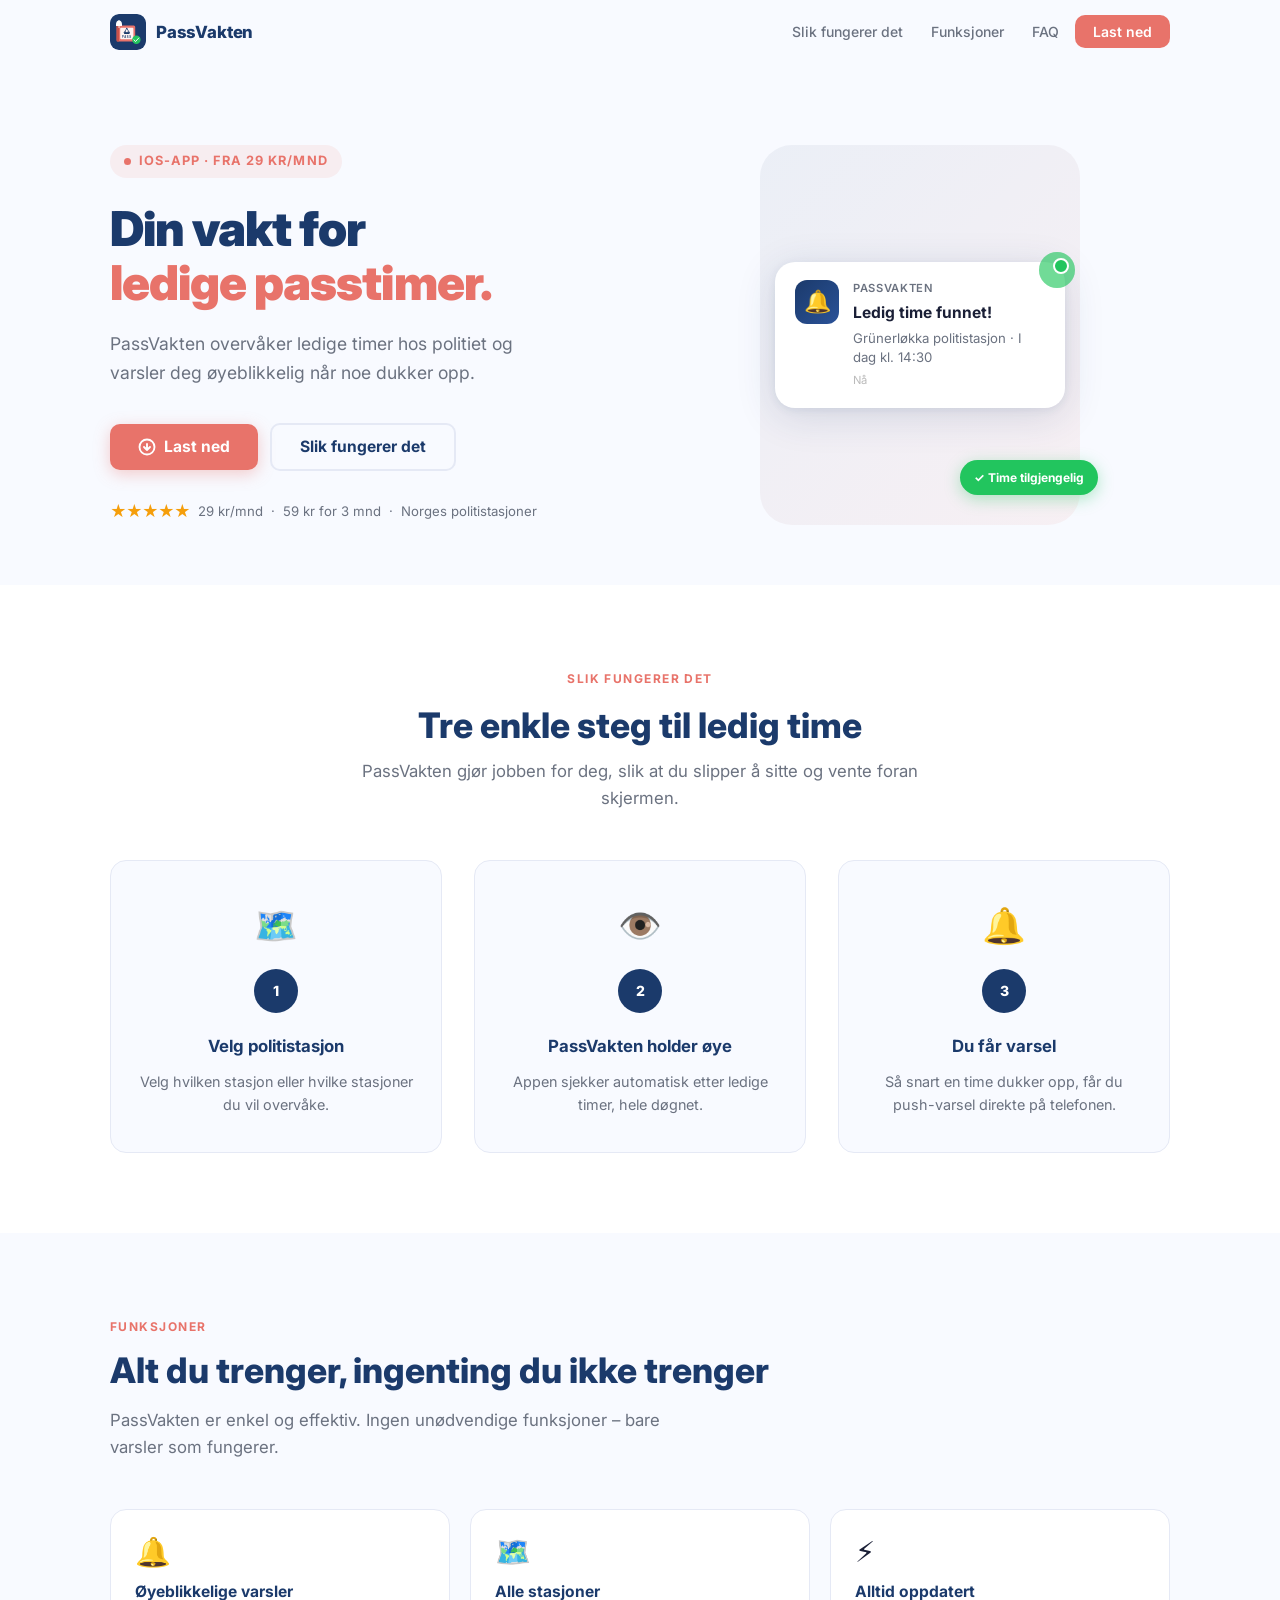
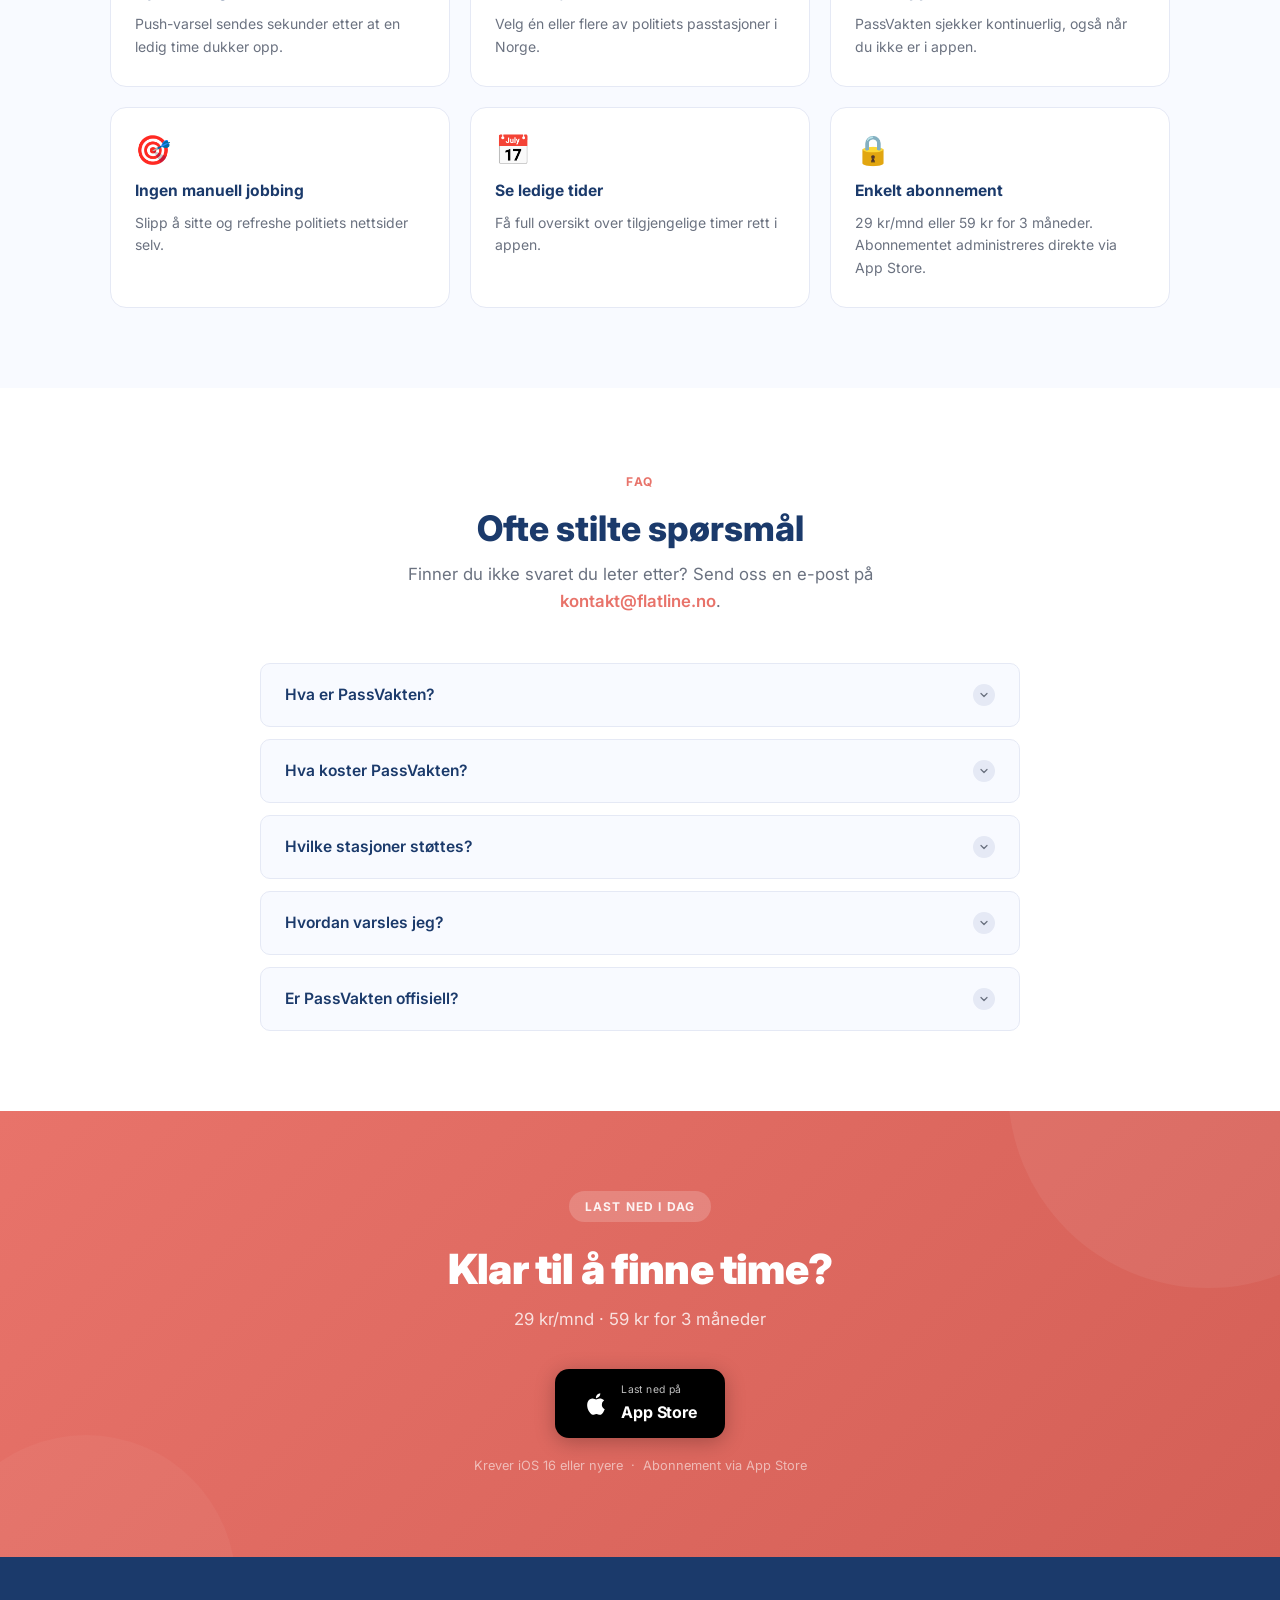
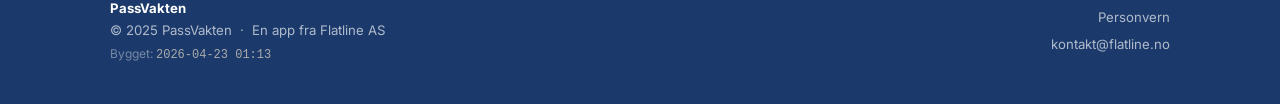
==== commit fab0f2a4: "Nytt slagord: Din vakt for ledige passtimer" ====
--- a/index.html
+++ b/index.html
@@ -3,9 +3,9 @@
 <head>
   <meta charset="UTF-8" />
   <meta name="viewport" content="width=device-width, initial-scale=1.0" />
-  <title>PassVakten – Få time til pass uten å slite</title>
+  <title>PassVakten – Din vakt for ledige passtimer</title>
   <meta name="description" content="PassVakten overvåker ledige passtimer hos politiet og varsler deg øyeblikkelig når noe dukker opp. Fra 29 kr/mnd." />
-  <meta property="og:title" content="PassVakten – Få time til pass uten å slite" />
+  <meta property="og:title" content="PassVakten – Din vakt for ledige passtimer" />
   <meta property="og:description" content="Push-varsel når det dukker opp ledige passtimer hos politiet. Fra 29 kr/mnd." />
   <meta property="og:type" content="website" />
   <link rel="icon" href="logo.svg" type="image/svg+xml" />
@@ -53,7 +53,7 @@
             <span class="hero-eyebrow-dot"></span>
             iOS-app · Fra 29 kr/mnd
           </div>
-          <h1>Få time til pass&nbsp;–<br/>uten&nbsp;å&nbsp;<span class="highlight">slite.</span></h1>
+          <h1>Din vakt for<br/><span class="highlight">ledige passtimer.</span></h1>
           <p class="hero-sub">
             PassVakten overvåker ledige timer hos politiet og varsler deg
             øyeblikkelig når noe dukker opp.
@@ -335,7 +335,7 @@
         <strong>PassVakten</strong><br/>
         © 2025 PassVakten &nbsp;·&nbsp; En app fra Flatline AS<br/>
         <span style="font-size:.75rem; color: rgba(255,255,255,.4);">
-          Bygget: <span class="build-stamp" style="color: #aaa; font-family: monospace;">2026-04-23 01:03</span>
+          Bygget: <span class="build-stamp" style="color: #aaa; font-family: monospace;">2026-04-23 01:13</span>
         </span>
       </div>
       <div class="footer-right">
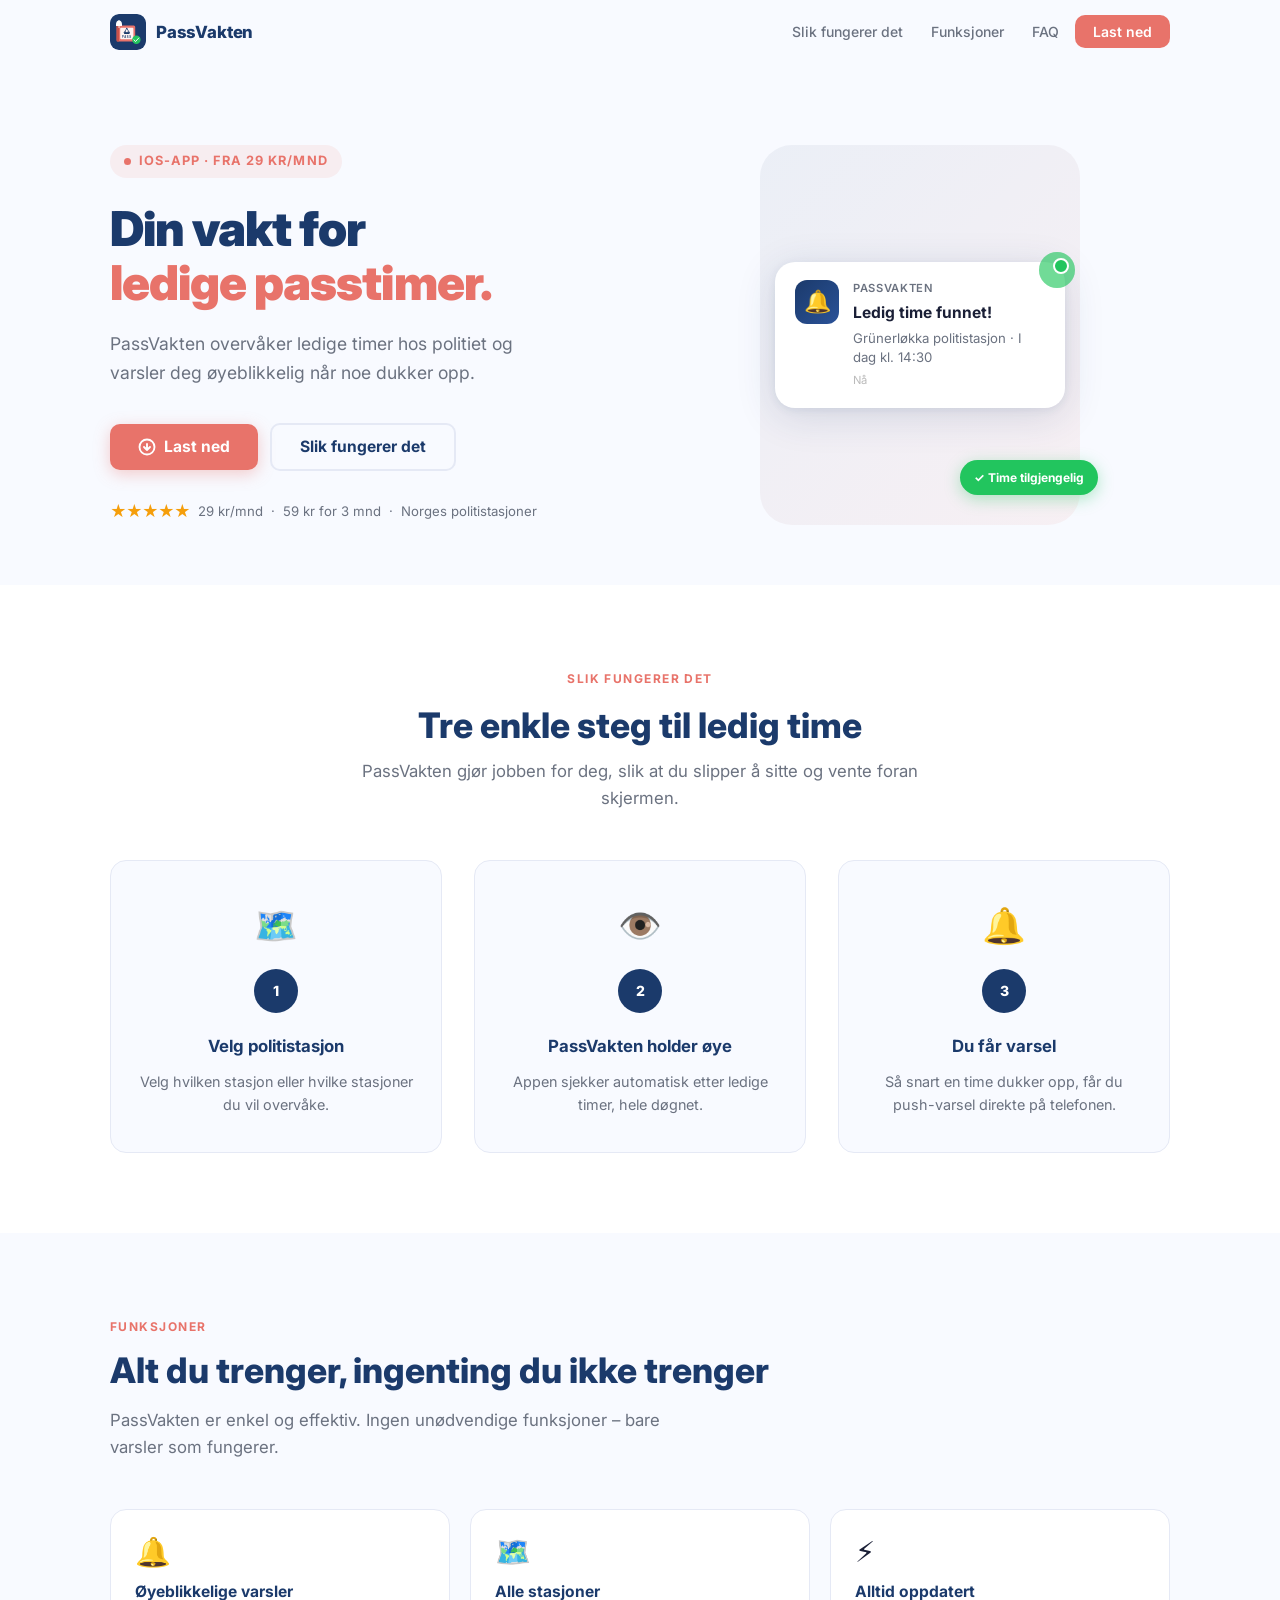
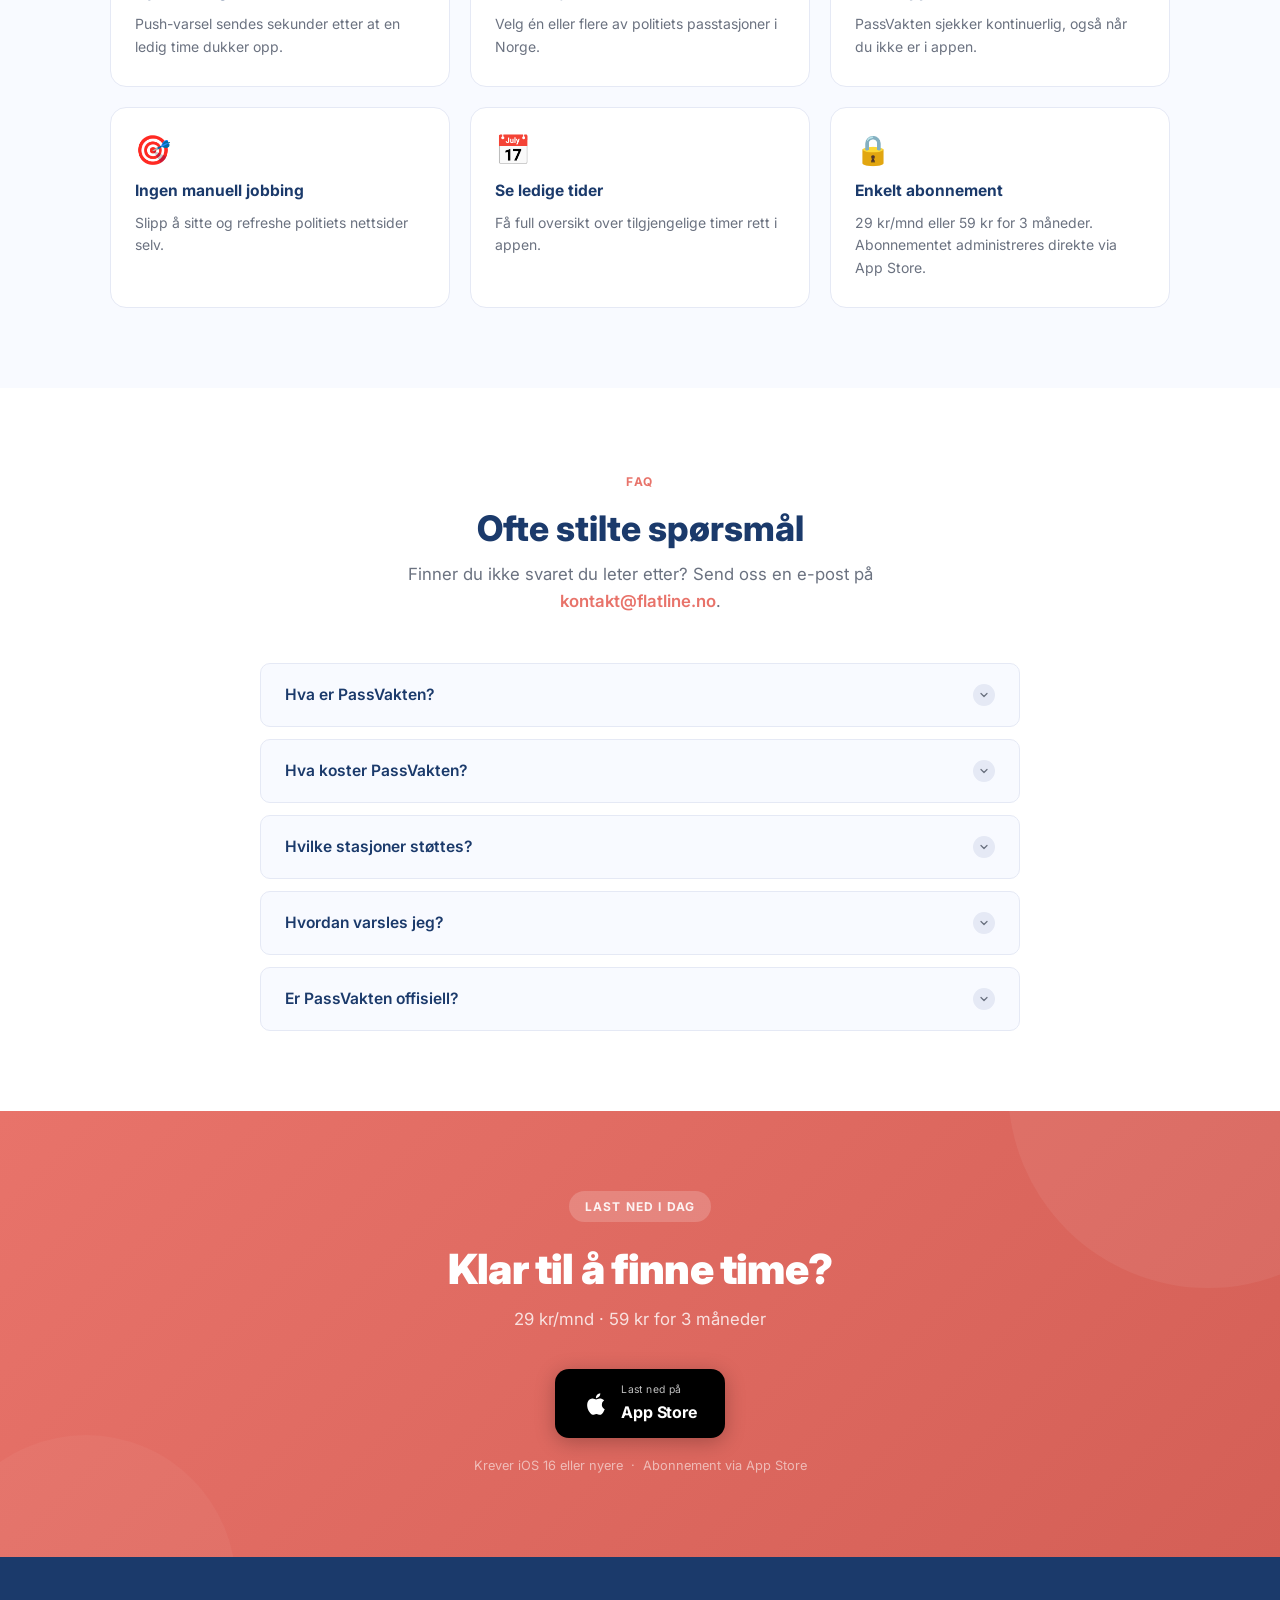
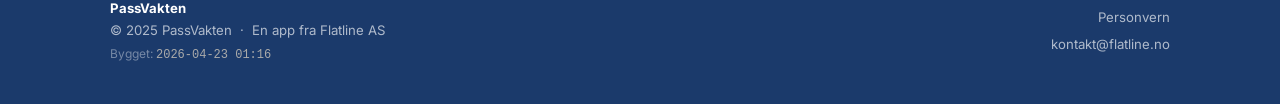
==== commit cf332705: "Test build stamp" ====
--- a/index.html
+++ b/index.html
@@ -335,7 +335,7 @@
         <strong>PassVakten</strong><br/>
         © 2025 PassVakten &nbsp;·&nbsp; En app fra Flatline AS<br/>
         <span style="font-size:.75rem; color: rgba(255,255,255,.4);">
-          Bygget: <span class="build-stamp" style="color: #aaa; font-family: monospace;">2026-04-23 01:13</span>
+          Bygget: <span class="build-stamp" style="color: #aaa; font-family: monospace;">2026-04-23 01:16</span>
         </span>
       </div>
       <div class="footer-right">
